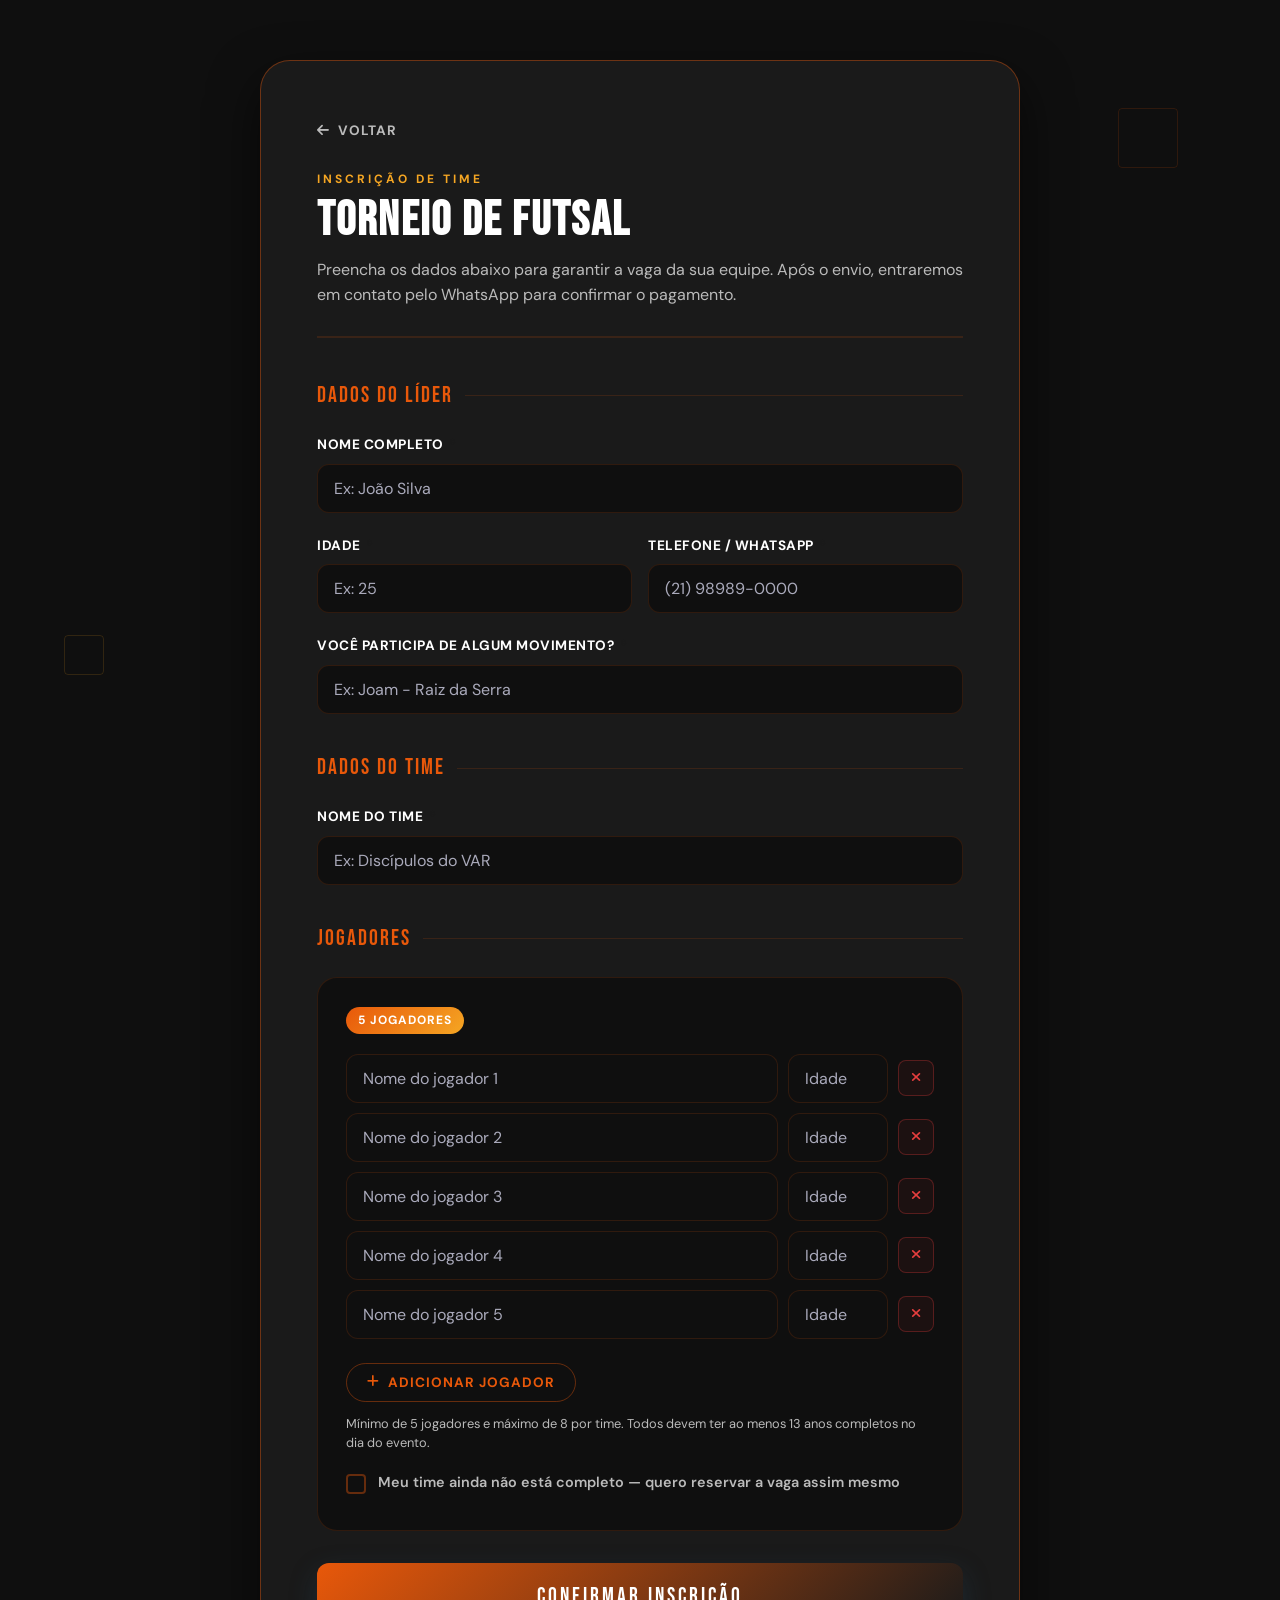
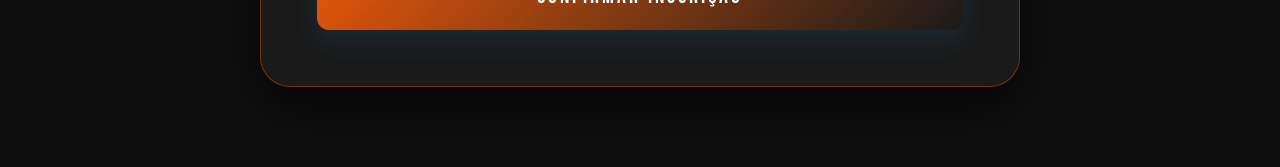
==== Torneio/form.html @ e4207668 "joam 2026" ====
<!DOCTYPE html>
<html lang="pt-BR">
<head>
  <meta charset="UTF-8">
  <meta name="viewport" content="width=device-width, initial-scale=1.0">
  <title>Inscrição — Torneio de Futsal</title>
  <link rel="stylesheet" href="https://cdnjs.cloudflare.com/ajax/libs/font-awesome/6.4.0/css/all.min.css">
  <link rel="stylesheet" href="home.css">
  <style>
    /* ── Form page styles ── */
    .form-wrapper {
      min-height: 100vh;
      display: flex;
      align-items: flex-start;
      justify-content: center;
      padding: 60px 20px 80px;
    }

    .form-card {
      background: var(--bg-card);
      border: 1.5px solid var(--border-strong);
      border-radius: var(--radius-lg);
      padding: 56px;
      box-shadow: var(--shadow-lg);
      width: 100%;
      max-width: 760px;
      position: relative;
      z-index: 1;
    }

    .form-header {
      border-bottom: 2px solid var(--border-subtle);
      padding-bottom: 28px;
      margin-bottom: 40px;
    }

    .form-header-label {
      font-size: 0.75rem;
      font-weight: 700;
      letter-spacing: 3px;
      text-transform: uppercase;
      color: var(--accent);
      margin-bottom: 8px;
    }

    .form-title {
      font-family: var(--font-display);
      font-size: 3rem;
      letter-spacing: 2px;
      color: var(--text-dark);
      line-height: 1;
      margin-bottom: 12px;
    }

    .form-subtitle {
      font-size: 1rem;
      color: var(--text-mid);
      line-height: 1.6;
    }

    /* ── Section headings ── */
    .section-heading {
      font-family: var(--font-display);
      font-size: 1.4rem;
      letter-spacing: 2px;
      color: var(--primary);
      margin: 36px 0 20px;
      display: flex;
      align-items: center;
      gap: 12px;
    }

    .section-heading::after {
      content: '';
      flex: 1;
      height: 1px;
      background: var(--border-subtle);
    }

    /* ── Form groups ── */
    .form-group {
      margin-bottom: 22px;
    }

    .form-row {
      display: grid;
      grid-template-columns: 1fr 1fr;
      gap: 16px;
    }

    label {
      display: block;
      font-weight: 700;
      font-size: 0.85rem;
      letter-spacing: 0.5px;
      color: var(--text-dark);
      margin-bottom: 8px;
      text-transform: uppercase;
    }

    label .req {
      color: var(--secondary);
      margin-left: 2px;
    }

    input[type="text"],
    input[type="number"],
    input[type="tel"] {
      width: 100%;
      padding: 13px 16px;
      border: 1.5px solid var(--border-subtle);
      border-radius: var(--radius-sm);
      font-size: 1rem;
      font-family: var(--font-body);
      color: var(--text-dark);
      background: var(--bg-base);
      transition: border-color 0.2s, box-shadow 0.2s, background 0.2s;
      outline: none;
    }

    input:focus {
      border-color: var(--primary);
      box-shadow: 0 0 0 3px rgba(45, 91, 122, 0.10);
      background: transparent;
    }

    input::placeholder {
      color: #aab;
      font-weight: 400;
    }

    /* ── Players section ── */
    .players-block {
      background: var(--bg-base);
      border: 1.5px solid var(--border-subtle);
      border-radius: var(--radius-md);
      padding: 28px;
      margin: 4px 0 24px;
    }

    .players-count-badge {
      display: inline-block;
      font-size: 0.75rem;
      font-weight: 700;
      letter-spacing: 1px;
      text-transform: uppercase;
      background: linear-gradient(135deg, var(--primary), var(--accent));
      color: #fff;
      padding: 4px 12px;
      border-radius: 100px;
      margin-bottom: 20px;
    }

    .player-row {
      display: grid;
      grid-template-columns: 1fr 100px 36px;
      gap: 10px;
      margin-bottom: 10px;
      align-items: center;
    }

    .btn-remove {
      width: 36px;
      height: 36px;
      border-radius: 8px;
      border: 1.5px solid rgba(229, 62, 62, 0.3);
      background: rgba(229, 62, 62, 0.06);
      color: #e53e3e;
      font-size: 0.85rem;
      cursor: pointer;
      display: flex;
      align-items: center;
      justify-content: center;
      transition: all 0.2s;
      flex-shrink: 0;
    }

    .btn-remove:hover {
      background: #e53e3e;
      border-color: #e53e3e;
      color: #fff;
    }

    .btn-add-player {
      display: inline-flex;
      align-items: center;
      gap: 8px;
      background: transparent;
      border: 1.5px solid var(--border-strong);
      color: var(--primary);
      font-family: var(--font-body);
      font-weight: 700;
      font-size: 0.85rem;
      letter-spacing: 1px;
      text-transform: uppercase;
      padding: 10px 20px;
      border-radius: 100px;
      cursor: pointer;
      margin-top: 14px;
      transition: all 0.2s;
    }

    .btn-add-player:hover {
      background: var(--primary);
      border-color: var(--primary);
      color: #fff;
    }

    .players-note {
      font-size: 0.8rem;
      color: var(--text-mid);
      margin-top: 12px;
      line-height: 1.5;
    }

    /* ── Submit ── */
    .btn-submit {
      width: 100%;
      background: linear-gradient(135deg, var(--primary), var(--secondary));
      color: #fff;
      border: none;
      font-family: var(--font-display);
      font-size: 1.4rem;
      letter-spacing: 3px;
      padding: 20px;
      border-radius: var(--radius-sm);
      cursor: pointer;
      margin-top: 8px;
      transition: transform 0.25s, box-shadow 0.25s, opacity 0.2s;
      box-shadow: 0 10px 28px rgba(45, 91, 122, 0.25);
    }

    .btn-submit:hover {
      transform: translateY(-4px);
      box-shadow: 0 18px 40px rgba(45, 91, 122, 0.32);
    }

    .btn-submit:active {
      transform: translateY(-1px);
    }

    .btn-submit:disabled {
      opacity: 0.6;
      cursor: not-allowed;
      transform: none;
    }

    /* ── Status message ── */
    .status-msg {
      margin-top: 20px;
      padding: 16px 20px;
      border-radius: var(--radius-sm);
      font-weight: 600;
      font-size: 0.95rem;
      line-height: 1.5;
      display: none;
    }

    .status-msg.success {
      background: rgba(72, 187, 120, 0.12);
      border: 1.5px solid rgba(72, 187, 120, 0.4);
      color: #276749;
      display: block;
    }

    .status-msg.error {
      background: rgba(229, 62, 62, 0.08);
      border: 1.5px solid rgba(229, 62, 62, 0.3);
      color: #822727;
      display: block;
    }

    .status-msg.loading {
      background: rgba(45, 91, 122, 0.08);
      border: 1.5px solid rgba(45, 91, 122, 0.25);
      color: var(--primary);
      display: block;
    }

    /* ── Back link ── */
    .back-link {
      display: inline-flex;
      align-items: center;
      gap: 8px;
      font-size: 0.85rem;
      font-weight: 700;
      letter-spacing: 1px;
      text-transform: uppercase;
      color: var(--text-mid);
      text-decoration: none;
      margin-bottom: 28px;
      transition: color 0.2s;
    }

    .back-link:hover { color: var(--primary); }

    /* ── Responsive ── */
    @media (max-width: 768px) {
      .form-card { padding: 32px 24px; }
      .form-title { font-size: 2.2rem; }
      .form-row { grid-template-columns: 1fr; }
      .player-row { grid-template-columns: 1fr 80px 36px; }
    }

    @media (max-width: 480px) {
      .form-card { padding: 24px 16px; }
      .form-title { font-size: 1.9rem; }
      .players-block { padding: 18px 14px; }
    }

    /* ── Toggle time incompleto ── */
    .incomplete-toggle {
      display: flex;
      align-items: flex-start;
      gap: 12px;
      margin-top: 20px;
      cursor: pointer;
      user-select: none;
    }

    .incomplete-toggle input[type="checkbox"] {
      display: none;
    }

    .toggle-box {
      width: 20px;
      height: 20px;
      min-width: 20px;
      border: 2px solid var(--border-strong);
      border-radius: 4px;
      background: transparent;
      display: flex;
      align-items: center;
      justify-content: center;
      transition: all 0.2s;
      margin-top: 2px;
    }

    .incomplete-toggle input:checked + .toggle-box {
      background: var(--primary);
      border-color: var(--primary);
    }

    .incomplete-toggle input:checked + .toggle-box::after {
      content: '';
      width: 5px;
      height: 9px;
      border: 2px solid #fff;
      border-top: none;
      border-left: none;
      transform: rotate(45deg) translateY(-1px);
      display: block;
    }

    .toggle-label {
      font-size: 0.9rem;
      font-weight: 600;
      color: var(--text-mid);
      line-height: 1.5;
      text-transform: none;
      letter-spacing: 0;
    }

    .incomplete-note {
      font-size: 0.8rem;
      color: var(--text-mid);
      margin-top: 10px;
      padding: 10px 14px;
      border-left: 3px solid var(--primary);
      background: rgba(232, 88, 10, 0.06);
      border-radius: 0 6px 6px 0;
      line-height: 1.5;
    }

  </style>
</head>
<body>
  <div class="bg-animation"></div>
  <div class="bg-overlay"></div>
  <div class="geometric-shape shape-1"></div>
  <div class="geometric-shape shape-2"></div>

  <div class="form-wrapper">
    <div class="form-card">

      <a href="index.html" class="back-link">
        <i class="fas fa-arrow-left"></i> Voltar
      </a>

      <div class="form-header">
        <div class="form-header-label">Inscrição de Time</div>
        <h1 class="form-title">TORNEIO DE FUTSAL</h1>
        <p class="form-subtitle">Preencha os dados abaixo para garantir a vaga da sua equipe. Após o envio, entraremos em contato pelo WhatsApp para confirmar o pagamento.</p>
      </div>

      <form id="registrationForm" novalidate>

        <!-- Dados do líder -->
        <div class="section-heading">Dados do Líder</div>

        <div class="form-group">
          <label>Nome Completo <span class="req">*</span></label>
          <input type="text" id="leaderName" placeholder="Ex: João Silva" autocomplete="name" required>
        </div>

        <div class="form-row">
          <div class="form-group">
            <label>Idade <span class="req">*</span></label>
            <input type="number" id="leaderAge" placeholder="Ex: 25" min="13" max="80" required>
          </div>
          <div class="form-group">
            <label>Telefone / WhatsApp <span class="req">*</span></label>
            <input type="tel" id="leaderPhone" placeholder="(21) 98989-0000" autocomplete="tel" required>
          </div>
        </div>

        <div class="form-group">
          <label>Você participa de algum movimento? <span class="req">*</span></label>
          <input type="text" id="leaderLocation" placeholder="Ex: Joam - Raiz da Serra" required>
        </div>

        <!-- Dados do time -->
        <div class="section-heading">Dados do Time</div>

        <div class="form-group">
          <label>Nome do Time <span class="req">*</span></label>
          <input type="text" id="teamName" placeholder="Ex: Discípulos do VAR" required>
        </div>

        <!-- Jogadores -->
        <div class="section-heading">Jogadores</div>

        <div class="players-block">
          <div class="players-count-badge" id="playersBadge">5 jogadores</div>

          <div id="playersList"></div>

          <button type="button" class="btn-add-player" onclick="addPlayer()">
            <i class="fas fa-plus"></i> Adicionar jogador
          </button>

          <p class="players-note">Mínimo de 5 jogadores e máximo de 8 por time. Todos devem ter ao menos 13 anos completos no dia do evento.</p>

          <label class="incomplete-toggle">
            <input type="checkbox" id="incompleteTeam" onchange="toggleIncomplete()">
            <span class="toggle-box"></span>
            <span class="toggle-label">Meu time ainda não está completo — quero reservar a vaga assim mesmo</span>
          </label>
          <p class="incomplete-note" id="incompleteNote" style="display:none;">
            Os jogadores restantes podem ser informados depois pelo WhatsApp. Preencha apenas os que já confirmaram.
          </p>
        </div>

        <button type="submit" class="btn-submit" id="submitBtn">CONFIRMAR INSCRIÇÃO</button>
      </form>

      <div id="statusMsg" class="status-msg"></div>

    </div>
  </div>

  <script>
    const SCRIPT_URL = 'https://script.google.com/macros/s/AKfycbxY1wBnV8na2U61jxDyIw8YbtNS_U3HnMVThU049LNP7HjenqM83ppuRrjZ9DUQa8Xr/exec';
    const MIN_PLAYERS = 5;
    const MAX_PLAYERS = 8;
    let incompleteMode = false;

    function toggleIncomplete() {
      incompleteMode = document.getElementById('incompleteTeam').checked;
      document.getElementById('incompleteNote').style.display = incompleteMode ? 'block' : 'none';

      const list = document.getElementById('playersList');
      if (incompleteMode) {
        while (list.children.length > 1) list.removeChild(list.lastChild);
        list.querySelectorAll('input').forEach(i => i.removeAttribute('required'));
      } else {
        while (list.children.length < MIN_PLAYERS) addPlayerRow();
        list.querySelectorAll('input').forEach(i => i.setAttribute('required', ''));
      }
      updateBadge();
    }

    function initPlayers() {
      for (let i = 0; i < MIN_PLAYERS; i++) addPlayerRow();
    }

    function updateBadge() {
      const count = document.getElementById('playersList').children.length;
      document.getElementById('playersBadge').textContent =
        count === 1 ? '1 jogador' : `${count} jogadores`;
    }

    function addPlayerRow() {
      const list = document.getElementById('playersList');
      const index = list.children.length + 1;

      const row = document.createElement('div');
      row.className = 'player-row';
      row.innerHTML = `
        <input type="text" class="player-name" placeholder="Nome do jogador ${index}" required>
        <input type="number" class="player-age" placeholder="Idade" min="13" max="80" required>
        <button type="button" class="btn-remove" onclick="removePlayer(this)" title="Remover">
          <i class="fas fa-times"></i>
        </button>
      `;
      list.appendChild(row);
      updateBadge();
    }

    function addPlayer() {
      const count = document.getElementById('playersList').children.length;
      if (count >= MAX_PLAYERS) {
        showStatus(`Máximo de ${MAX_PLAYERS} jogadores por time.`, 'error');
        return;
      }
      addPlayerRow();
    }

    function removePlayer(btn) {
      const count = document.getElementById('playersList').children.length;
      const minimum = incompleteMode ? 1 : MIN_PLAYERS;
      if (count <= minimum) {
        showStatus(incompleteMode
          ? 'Informe ao menos 1 jogador.'
          : `O time precisa ter pelo menos ${MIN_PLAYERS} jogadores.`, 'error');
        return;
      }
      btn.closest('.player-row').remove();
      updateBadge();
    }

    function validateForm() {
      const fields = [
        { id: 'leaderName', label: 'Nome do líder' },
        { id: 'leaderAge', label: 'Idade do líder' },
        { id: 'leaderPhone', label: 'Telefone' },
        { id: 'leaderLocation', label: 'Cidade / Bairro' },
        { id: 'teamName', label: 'Nome do time' },
      ];

      for (const f of fields) {
        const val = document.getElementById(f.id).value.trim();
        if (!val) {
          showStatus(`Preencha o campo: ${f.label}.`, 'error');
          document.getElementById(f.id).focus();
          return false;
        }
      }

      const age = parseInt(document.getElementById('leaderAge').value);
      if (isNaN(age) || age < 13) {
        showStatus('A idade do líder deve ser de pelo menos 13 anos.', 'error');
        return false;
      }

      const rows = document.querySelectorAll('.player-row');

      if (incompleteMode) {
        for (let i = 0; i < rows.length; i++) {
          const nameInput = rows[i].querySelector('.player-name');
          const ageInput = rows[i].querySelector('.player-age');
          const name = nameInput.value.trim();
          if (name) {
            const playerAge = parseInt(ageInput.value);
            if (isNaN(playerAge) || playerAge < 13) {
              showStatus(`Idade inválida para o jogador ${i + 1}. Mínimo: 13 anos.`, 'error');
              ageInput.focus();
              return false;
            }
          }
        }
      } else {
        if (rows.length < MIN_PLAYERS) {
          showStatus(`O time precisa ter pelo menos ${MIN_PLAYERS} jogadores.`, 'error');
          return false;
        }
        
        for (let i = 0; i < rows.length; i++) {
          const name = rows[i].querySelector('.player-name').value.trim();
          const playerAge = parseInt(rows[i].querySelector('.player-age').value);
          
          if (!name) {
            showStatus(`Preencha o nome do jogador ${i + 1}.`, 'error');
            rows[i].querySelector('.player-name').focus();
            return false;
          }
          if (isNaN(playerAge) || playerAge < 13) {
            showStatus(`Idade inválida para o jogador ${i + 1}. Mínimo: 13 anos.`, 'error');
            rows[i].querySelector('.player-age').focus();
            return false;
          }
        }
      }

      return true;
    }

    function showStatus(msg, type) {
      const el = document.getElementById('statusMsg');
      el.textContent = msg;
      el.className = `status-msg ${type}`;
    }

    function hideStatus() {
      document.getElementById('statusMsg').className = 'status-msg';
    }

    function getFormattedDateTime() {
      return new Date().toLocaleString('pt-BR', { timeZone: 'America/Sao_Paulo' });
    }

    document.getElementById('registrationForm').addEventListener('submit', async (e) => {
      e.preventDefault();
      hideStatus();

      if (!validateForm()) return;

      const btn = document.getElementById('submitBtn');
      btn.disabled = true;
      btn.textContent = 'ENVIANDO...';
      showStatus('Enviando inscrição, aguarde...', 'loading');

      const rows = document.querySelectorAll('.player-row');
      const players = Array.from(rows).map(row => {
        const name = row.querySelector('.player-name').value.trim();
        const age = row.querySelector('.player-age').value;
        return `${name} (${age} anos)`;
      });

      const payload = {
        timestamp: getFormattedDateTime(),
        leaderName: document.getElementById('leaderName').value.trim(),
        leaderAge: document.getElementById('leaderAge').value,
        leaderLocation: document.getElementById('leaderLocation').value.trim(),
        leaderPhone: document.getElementById('leaderPhone').value.trim(),
        teamName: document.getElementById('teamName').value.trim(),
        players: players.join('; '),
        playersCount: players.length,
        status: 'Pendente',
        incomplete: incompleteMode ? 'Sim' : 'Não'
      };

      try {
        await fetch(SCRIPT_URL, {
          method: 'POST',
          mode: 'no-cors',
          body: JSON.stringify(payload)
        });

        showStatus(
          'Inscrição enviada com sucesso! Entraremos em contato pelo WhatsApp para confirmar o pagamento.',
          'success'
        );

        setTimeout(() => {
          document.getElementById('registrationForm').reset();
          document.getElementById('playersList').innerHTML = '';
          initPlayers();
          hideStatus();
          btn.disabled = false;
          btn.textContent = 'CONFIRMAR INSCRIÇÃO';
        }, 5000);

      } catch (err) {
        console.error('Erro no envio:', err);
        showStatus(
          'Erro ao enviar. Verifique sua conexão e tente novamente.',
          'error'
        );
        btn.disabled = false;
        btn.textContent = 'CONFIRMAR INSCRIÇÃO';
      }
    });

    initPlayers();
  </script>
</body>
</html>
---- Torneio/home.css ----
/* =============================================
   HOME.CSS — Torneio de Futsal JOAM
   Paleta: preto · laranja · branco
   ============================================= */

@import url('https://fonts.googleapis.com/css2?family=Bebas+Neue&family=Barlow+Condensed:wght@400;600;700;800&family=DM+Sans:wght@400;500;700&display=swap');

*, *::before, *::after {
  margin: 0;
  padding: 0;
  box-sizing: border-box;
}

:root {
  --primary:        #E8580A;      /* laranja JOAM */
  --primary-dark:   #B84208;      /* laranja escuro */
  --primary-light:  #FF7A35;      /* laranja claro */
  --secondary:      #1A1A1A;      /* preto profundo */
  --accent:         #F5A623;      /* âmbar / dourado */

  --bg-base:        #0F0F0F;      /* fundo geral escuro */
  --bg-card:        #1A1A1A;      /* card escuro */
  --bg-card-light:  #222222;      /* card um pouco mais claro */

  --text-dark:      #FFFFFF;      /* texto principal (invertido — fundo escuro) */
  --text-mid:       #BBBBBB;      /* texto secundário */
  --text-light:     #FFFFFF;

  --border-subtle:  rgba(232, 88, 10, 0.15);
  --border-strong:  rgba(232, 88, 10, 0.40);

  --shadow-sm:  0 2px 8px rgba(0, 0, 0, 0.40);
  --shadow-md:  0 8px 28px rgba(0, 0, 0, 0.50);
  --shadow-lg:  0 20px 50px rgba(0, 0, 0, 0.60);
  --shadow-orange: 0 8px 32px rgba(232, 88, 10, 0.30);

  --radius-sm:  12px;
  --radius-md:  20px;
  --radius-lg:  30px;
  --radius-xl:  40px;

  --font-display: 'Bebas Neue', sans-serif;
  --font-condensed: 'Barlow Condensed', sans-serif;
  --font-body:    'DM Sans', system-ui, sans-serif;
}

html { scroll-behavior: smooth; }

::selection {
  background: rgba(232, 88, 10, 0.35);
  color: #fff;
}

/* ── Body ─────────────────────────────────── */

body {
  font-family: var(--font-body);
  line-height: 1.6;
  color: var(--text-dark);
  background: var(--bg-base);
  min-height: 100vh;
  overflow-x: hidden;
}

/* ── Background geral (sutil, não sobrepõe header) ── */
.bg-animation {
  position: fixed;
  inset: 0;
  z-index: -2;
  background: var(--bg-base);
}

.bg-overlay {
  position: fixed;
  inset: 0;
  z-index: -1;
  background: transparent;
  pointer-events: none;
}

/* ── Shapes decorativas ────────────────────── */
.geometric-shape {
  position: fixed;
  pointer-events: none;
  border-radius: 4px;
  z-index: -1;
  will-change: transform;
  border: 1.5px solid rgba(232, 88, 10, 0.15);
}

.shape-1 {
  width: 60px; height: 60px;
  top: 12%; right: 8%;
  animation: floatA 10s ease-in-out infinite;
}

.shape-2 {
  width: 40px; height: 40px;
  bottom: 25%; left: 5%;
  animation: floatB 13s ease-in-out infinite;
  border-color: rgba(245, 166, 35, 0.15);
}

.shape-3 {
  width: 30px; height: 30px;
  top: 55%; right: 12%;
  animation: floatA 8s ease-in-out infinite 3s;
}

@keyframes floatA {
  0%, 100% { transform: translateY(0) rotate(0deg); }
  50%       { transform: translateY(-20px) rotate(5deg); }
}
@keyframes floatB {
  0%, 100% { transform: translateY(0) rotate(0deg); }
  50%       { transform: translateY(16px) rotate(-5deg); }
}

/* ── Container ────────────────────────────── */
.container {
  max-width: 1320px;
  margin: 0 auto;
  padding: 0 40px;
}

/* ── Header com imagem de fundo ───────────── */
.header-section {
  min-height: 100vh;
  display: flex;
  flex-direction: column;
  justify-content: center;
  align-items: center;
  text-align: center;
  position: relative;
  padding: 60px 20px;

  /* Imagem de fundo */
  background-image: url('img/logoJoam.jpeg');
  background-size: cover;
  background-position: center top;
  background-repeat: no-repeat;
}

/* Overlay escuro sobre a imagem para legibilidade */
.header-section::before {
  content: '';
  position: absolute;
  inset: 0;
  background: linear-gradient(
    to bottom,
    rgba(0, 0, 0, 0.55) 0%,
    rgba(0, 0, 0, 0.30) 40%,
    rgba(0, 0, 0, 0.70) 100%
  );
  z-index: 0;
}

.header-section > * {
  position: relative;
  z-index: 1;
}

.main-title {
  font-family: var(--font-display);
  font-size: clamp(3.5rem, 9vw, 7rem);
  letter-spacing: 4px;
  line-height: 1;
  color: #fff;
  text-shadow: 0 4px 24px rgba(0,0,0,0.6);
  margin-bottom: 16px;
}

/* Badge laranja embaixo do título 
.main-title-badge {
  display: inline-block;
  background: var(--primary);
  color: #fff;
  font-family: var(--font-condensed);
  font-size: 1.1rem;
  font-weight: 700;
  letter-spacing: 4px;
  text-transform: uppercase;
  padding: 8px 24px;
  margin-bottom: 32px;
} */

.scroll-indicator {
  position: absolute;
  bottom: 32px;
  left: 50%;
  transform: translateX(-50%);
  color: rgba(255,255,255,0.7);
  font-size: 0.8rem;
  font-weight: 600;
  letter-spacing: 2px;
  text-transform: uppercase;
  cursor: pointer;
  animation: bounceY 2.4s ease-in-out infinite;
  display: flex;
  flex-direction: column;
  align-items: center;
  gap: 4px;
}

@keyframes bounceY {
  0%, 100% { transform: translateX(-50%) translateY(0); }
  50%       { transform: translateX(-50%) translateY(-10px); }
}

/* ── Content section ───────────────────────── */
.content-section {
  min-height: 100vh;
  padding: 80px 0 40px;
  position: relative;
}

/* ── Countdown ─────────────────────────────── */
.countdown-section {
  margin: 0 0 72px;
}

.countdown-container {
  background: var(--bg-card);
  border: 1.5px solid var(--border-strong);
  border-radius: var(--radius-lg);
  padding: 56px 40px;
  box-shadow: var(--shadow-orange);
  text-align: center;
  position: relative;
  overflow: hidden;
}

/* Linha laranja no topo do card */
.countdown-container::before {
  content: '';
  position: absolute;
  top: 0; left: 0; right: 0;
  height: 4px;
  background: linear-gradient(90deg, var(--primary), var(--accent));
}

.countdown-title {
  font-family: var(--font-display);
  font-size: 2.4rem;
  letter-spacing: 3px;
  color: #fff;
  margin-bottom: 36px;
}

.countdown-timer {
  display: flex;
  justify-content: center;
  gap: 20px;
  margin-bottom: 24px;
  flex-wrap: wrap;
}

.countdown-item {
  display: flex;
  flex-direction: column;
  align-items: center;
  background: linear-gradient(145deg, var(--primary), var(--primary-dark));
  border-radius: var(--radius-sm);
  padding: 22px 16px;
  min-width: 90px;
  box-shadow: var(--shadow-orange);
  transition: transform 0.25s ease;
}

.countdown-item:hover { transform: translateY(-4px); }

.countdown-number {
  font-family: var(--font-display);
  font-size: 3rem;
  letter-spacing: 2px;
  color: #fff;
  line-height: 1;
}

.countdown-label {
  font-size: 0.7rem;
  font-weight: 700;
  color: rgba(255,255,255,0.85);
  text-transform: uppercase;
  letter-spacing: 2px;
  margin-top: 6px;
}

.countdown-subtitle {
  font-size: 1rem;
  color: var(--text-mid);
  font-weight: 500;
  letter-spacing: 1px;
  text-transform: uppercase;
}

.countdown-finished {
  font-family: var(--font-display);
  font-size: 2.2rem;
  letter-spacing: 3px;
  color: var(--primary);
}

/* ── FAQ ───────────────────────────────────── */
.faq-container {
  display: grid;
  gap: 48px;
}

.faq-item {
  display: grid;
  grid-template-columns: 160px 1fr;
  gap: 48px;
  align-items: start;
  opacity: 0;
  transform: translateY(40px);
  animation: fadeUp 0.7s ease forwards;
}

.faq-item:nth-child(even) {
  grid-template-columns: 1fr 160px;
}

.faq-item:nth-child(even) .faq-number  { order: 2; }
.faq-item:nth-child(even) .faq-content { order: 1; }

.faq-item:nth-child(1) { animation-delay: 0.05s; }
.faq-item:nth-child(2) { animation-delay: 0.12s; }
.faq-item:nth-child(3) { animation-delay: 0.19s; }
.faq-item:nth-child(4) { animation-delay: 0.26s; }
.faq-item:nth-child(5) { animation-delay: 0.33s; }
.faq-item:nth-child(6) { animation-delay: 0.40s; }
.faq-item:nth-child(7) { animation-delay: 0.47s; }

@keyframes fadeUp {
  to { opacity: 1; transform: translateY(0); }
}

.faq-number {
  font-family: var(--font-display);
  font-size: 7rem;
  letter-spacing: -2px;
  line-height: 1;
  background: linear-gradient(135deg, var(--primary), var(--accent));
  -webkit-background-clip: text;
  background-clip: text;
  -webkit-text-fill-color: transparent;
  position: relative;
  padding-bottom: 28px;
}

.faq-number::after {
  content: '';
  position: absolute;
  bottom: 0; left: 0;
  width: 64px; height: 4px;
  border-radius: 2px;
  background: linear-gradient(90deg, var(--primary), var(--accent));
}

.faq-content {
  background: var(--bg-card);
  border: 1.5px solid var(--border-subtle);
  border-radius: var(--radius-md);
  padding: 44px;
  position: relative;
  box-shadow: var(--shadow-sm);
  transition: transform 0.3s ease, box-shadow 0.3s ease, border-color 0.3s ease;
}

.faq-content:hover {
  transform: translateY(-8px);
  box-shadow: var(--shadow-orange);
  border-color: var(--border-strong);
}

/* Linha laranja lateral no hover */
.faq-content::before {
  content: '';
  position: absolute;
  top: 20px; bottom: 20px;
  left: 0;
  width: 3px;
  border-radius: 0 2px 2px 0;
  background: linear-gradient(to bottom, var(--primary), var(--accent));
  opacity: 0;
  transition: opacity 0.3s;
}

.faq-content:hover::before { opacity: 1; }

.faq-question {
  font-size: 1.5rem;
  font-weight: 700;
  color: #fff;
  margin-bottom: 20px;
  line-height: 1.3;
}

.faq-answer {
  font-size: 1.05rem;
  color: var(--text-mid);
  line-height: 1.75;
}

.faq-answer strong {
  color: var(--primary-light);
  font-weight: 700;
}

.faq-answer ul {
  margin: 16px 0;
  padding-left: 0;
  list-style: none;
}

.faq-answer li {
  padding: 8px 0 8px 28px;
  position: relative;
  color: var(--text-mid);
}

.faq-answer li::before {
  content: '→';
  position: absolute;
  left: 0;
  color: var(--primary);
  font-weight: 700;
}

.highlight {
  background: linear-gradient(135deg, var(--primary), var(--primary-dark));
  color: #fff;
  font-weight: 700;
  padding: 3px 11px;
  border-radius: 4px;
  display: inline-block;
  font-size: 0.95em;
}

/* ── CTA ───────────────────────────────────── */
.cta-section { margin: 72px 0; }

.cta-container {
  display: grid;
  grid-template-columns: 1fr 1fr;
  gap: 60px;
  align-items: center;
  background: var(--bg-card);
  border: 1.5px solid var(--border-strong);
  border-radius: var(--radius-xl);
  padding: 72px;
  box-shadow: var(--shadow-orange);
  position: relative;
  overflow: hidden;
}

.cta-container::before {
  content: '';
  position: absolute;
  top: 0; left: 0; right: 0;
  height: 4px;
  background: linear-gradient(90deg, var(--primary), var(--accent));
}

.cta-title {
  font-family: var(--font-display);
  font-size: 4rem;
  letter-spacing: 2px;
  color: #fff;
  line-height: 1;
  margin-bottom: 16px;
}

.cta-subtitle {
  font-size: 1.8rem;
  font-weight: 700;
  color: var(--primary);
  margin-bottom: 20px;
}

.cta-description {
  font-size: 1.05rem;
  color: var(--text-mid);
  margin-bottom: 36px;
  line-height: 1.65;
}

.cta-button {
  display: inline-flex;
  align-items: center;
  gap: 12px;
  background: linear-gradient(135deg, var(--primary), var(--primary-dark));
  color: #fff;
  border: none;
  font-family: var(--font-display);
  font-size: 1.3rem;
  letter-spacing: 3px;
  padding: 20px 44px;
  border-radius: 4px;
  cursor: pointer;
  transition: transform 0.25s ease, box-shadow 0.25s ease;
  box-shadow: var(--shadow-orange);
}

.cta-button:hover {
  transform: translateY(-6px);
  box-shadow: 0 20px 44px rgba(232, 88, 10, 0.45);
}

.cta-button:active {
  transform: translateY(-2px);
  transition-duration: 0.1s;
}

/* Visual lateral — bola de futsal (pentágonos via CSS) */
.cta-visual {
  position: relative;
  height: 360px;
  display: flex;
  align-items: center;
  justify-content: center;
}

.cta-circle {
  width: 260px; height: 260px;
  border: 2px solid rgba(232, 88, 10, 0.25);
  border-radius: 50%;
  position: absolute;
  animation: spin 22s linear infinite;
  display: flex;
  align-items: flex-start;
  justify-content: center;
}

/* Bola de futsal no topo do círculo */
.cta-circle::before {
  content: '';
  width: 36px; height: 36px;
  background: #fff;
  border-radius: 50%;
  border: 3px solid #222;
  /* padrão de futsal — círculo branco com detalhe */
  box-shadow: inset 0 0 0 6px #333, inset 0 0 0 7px #fff;
  position: absolute;
  top: -18px;
  left: 50%;
  transform: translateX(-50%);
}

.cta-circle-small {
  width: 130px; height: 130px;
  background: linear-gradient(135deg, rgba(232,88,10,0.15), rgba(245,166,35,0.10));
  border-radius: 50%;
  border: 1.5px solid rgba(232, 88, 10, 0.20);
  animation: spin 16s linear infinite reverse;
}

@keyframes spin {
  from { transform: rotate(0deg); }
  to   { transform: rotate(360deg); }
}

/* ── Footer ────────────────────────────────── */
.footer-section {
  background: #111;
  border-top: 2px solid var(--border-strong);
  padding: 56px 0 28px;
  margin-top: 56px;
}

.footer-content {
  display: grid;
  grid-template-columns: 1fr 1fr;
  gap: 60px;
  align-items: center;
  margin-bottom: 36px;
}

.footer-title {
  font-family: var(--font-display);
  font-size: 2.2rem;
  letter-spacing: 2px;
  color: var(--primary);
  margin-bottom: 10px;
}

.footer-subtitle {
  font-size: 1rem;
  color: var(--text-mid);
  line-height: 1.6;
}

.footer-contact { text-align: right; }

.footer-bottom {
  text-align: center;
  padding-top: 24px;
  border-top: 1px solid rgba(255,255,255,0.06);
  font-size: 0.85rem;
  color: #555;
}

/* ── WhatsApp button ───────────────────────── */
.btn-share.whatsapp {
  display: inline-flex;
  align-items: center;
  gap: 10px;
  background: linear-gradient(135deg, #25D366, #1da851);
  color: #fff;
  border: none;
  padding: 14px 26px;
  border-radius: 4px;
  font-family: var(--font-body);
  font-size: 1rem;
  font-weight: 700;
  cursor: pointer;
  text-decoration: none;
  box-shadow: 0 6px 18px rgba(37, 211, 102, 0.25);
  transition: transform 0.25s ease, box-shadow 0.25s ease;
  position: relative;
  overflow: hidden;
}

.btn-share.whatsapp::after {
  content: '';
  position: absolute;
  inset: 0;
  background: linear-gradient(105deg, transparent 40%, rgba(255,255,255,0.2) 50%, transparent 60%);
  transform: translateX(-100%);
  transition: transform 0.5s ease;
}

.btn-share.whatsapp:hover::after { transform: translateX(100%); }

.btn-share.whatsapp:hover {
  transform: translateY(-3px);
  box-shadow: 0 12px 30px rgba(37, 211, 102, 0.32);
}

.btn-share.whatsapp i { font-size: 1.15rem; }

/* ── Responsivo ────────────────────────────── */
@media (max-width: 1024px) {
  .faq-item,
  .faq-item:nth-child(even) {
    grid-template-columns: 1fr;
    gap: 20px;
    text-align: center;
  }

  .faq-item:nth-child(even) .faq-number,
  .faq-item:nth-child(even) .faq-content { order: unset; }

  .faq-number { font-size: 5.5rem; }
  .faq-number::after { left: 50%; transform: translateX(-50%); }

  .faq-content::before { display: none; }

  .cta-container {
    grid-template-columns: 1fr;
    text-align: center;
    padding: 56px 40px;
  }

  .cta-visual { height: 260px; }
}

@media (max-width: 768px) {
  .container { padding: 0 20px; }

  .header-section { min-height: 100vh; padding: 40px 20px; }
  .main-title { font-size: clamp(2.8rem, 10vw, 5rem); }

  .countdown-container { padding: 36px 20px; }
  .countdown-title     { font-size: 1.9rem; }
  .countdown-timer     { gap: 10px; }
  .countdown-item      { min-width: 72px; padding: 14px 10px; }
  .countdown-number    { font-size: 2.2rem; }

  .faq-content  { padding: 28px 22px; }
  .faq-question { font-size: 1.25rem; }
  .faq-number   { font-size: 4.5rem; }

  .cta-container  { padding: 40px 24px; border-radius: var(--radius-lg); }
  .cta-title      { font-size: 3rem; }
  .cta-subtitle   { font-size: 1.4rem; }
  .cta-button     { padding: 18px 32px; font-size: 1.1rem; }
  .cta-circle     { width: 200px; height: 200px; }
  .cta-circle-small { width: 100px; height: 100px; }

  .footer-content { grid-template-columns: 1fr; gap: 32px; text-align: center; }
  .footer-contact { text-align: center; }
}

@media (max-width: 480px) {
  .countdown-item { min-width: 62px; padding: 12px 8px; }
  .countdown-number { font-size: 1.9rem; }

  .faq-container { gap: 32px; }
  .faq-content   { padding: 22px 18px; }
  .faq-number    { font-size: 3.8rem; }

  .cta-title    { font-size: 2.4rem; }
  .cta-subtitle { font-size: 1.2rem; }
  .cta-visual   { height: 180px; }
}
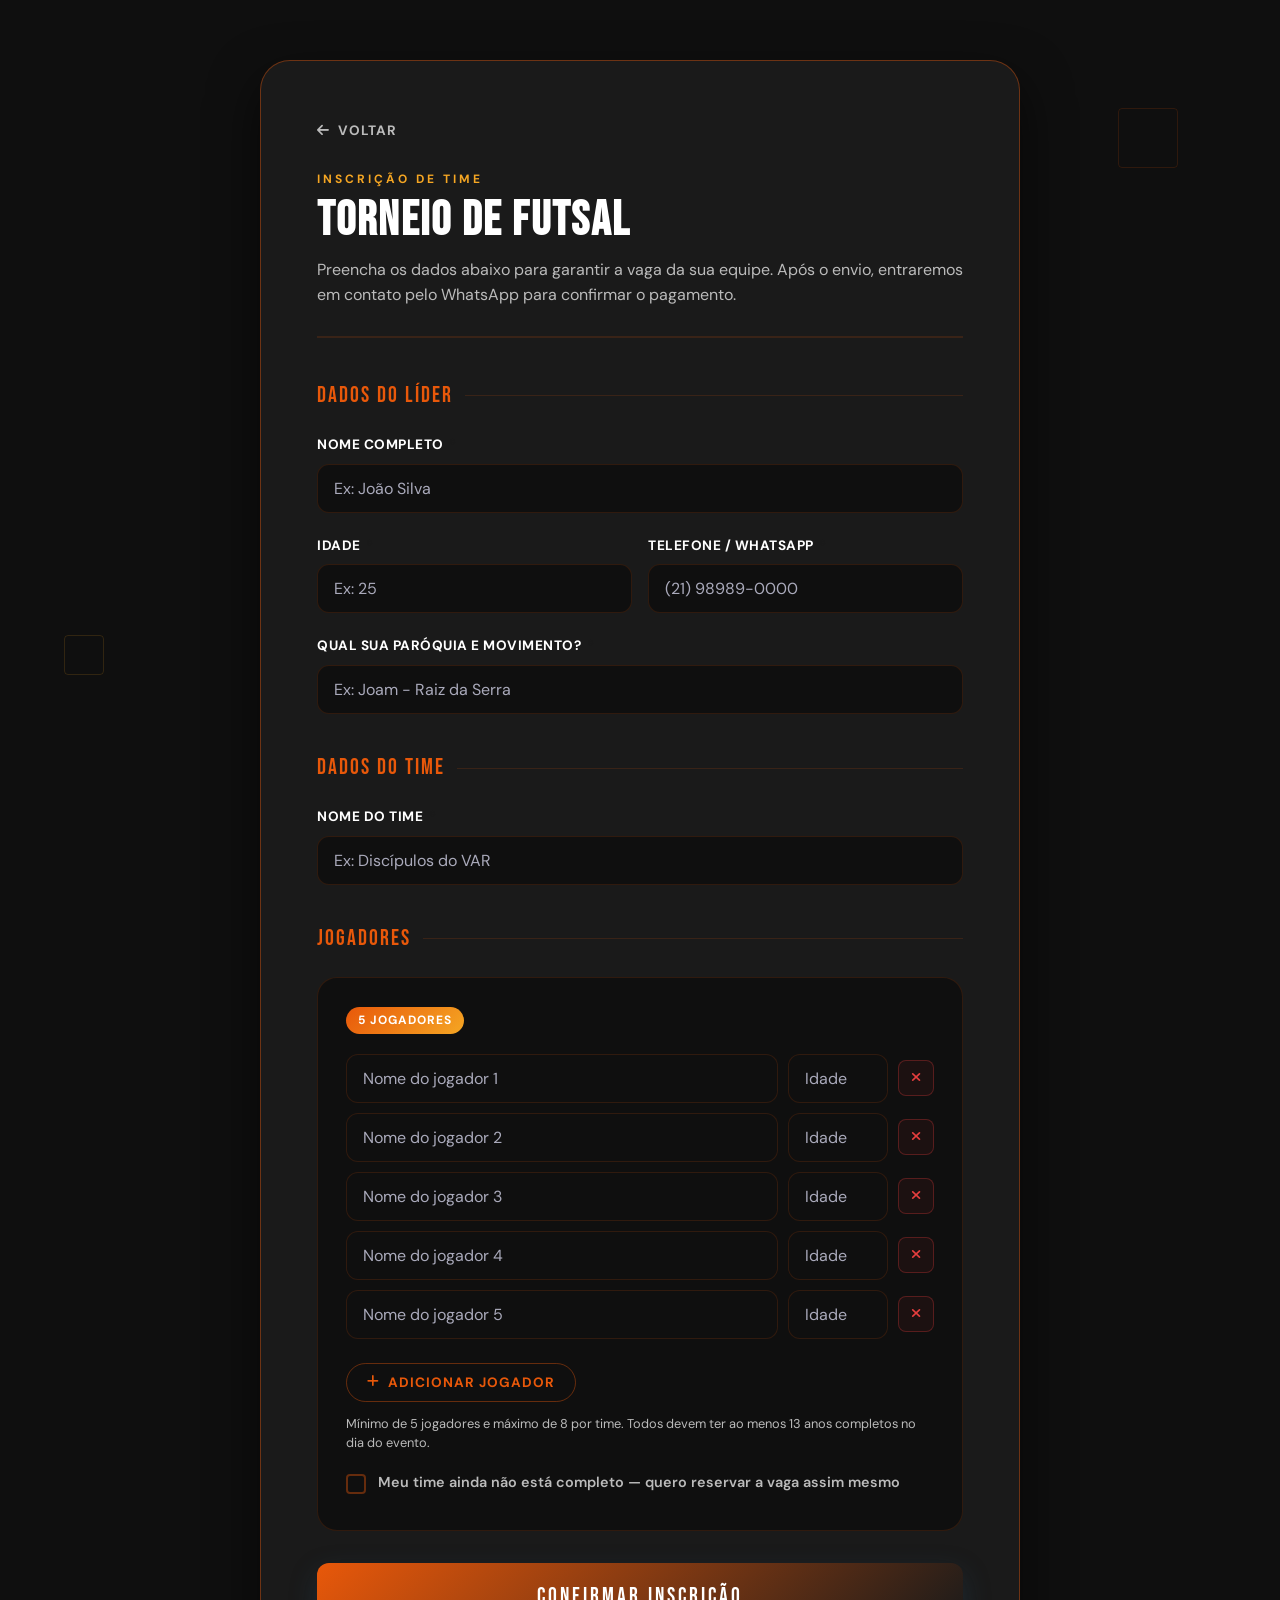
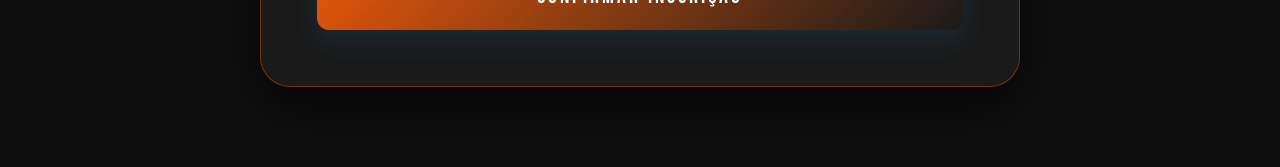
==== commit 6223a596: "fix: forms location" ====
--- a/Torneio/form.html
+++ b/Torneio/form.html
@@ -415,7 +415,7 @@
         </div>
 
         <div class="form-group">
-          <label>Você participa de algum movimento? <span class="req">*</span></label>
+          <label>Qual sua Paróquia e Movimento?  <span class="req">*</span></label>
           <input type="text" id="leaderLocation" placeholder="Ex: Joam - Raiz da Serra" required>
         </div>
 
@@ -460,7 +460,7 @@
   </div>
 
   <script>
-    const SCRIPT_URL = 'https://script.google.com/macros/s/AKfycbxY1wBnV8na2U61jxDyIw8YbtNS_U3HnMVThU049LNP7HjenqM83ppuRrjZ9DUQa8Xr/exec';
+    const SCRIPT_URL = 'https://script.google.com/macros/s/AKfycbxNWsdw3t56UX_PyGWj8t2Zn5wsgy7AuGVyEbXrEqzcJgsaQ05plYHysqQpcdG__GeZNA/exec';
     const MIN_PLAYERS = 5;
     const MAX_PLAYERS = 8;
     let incompleteMode = false;
